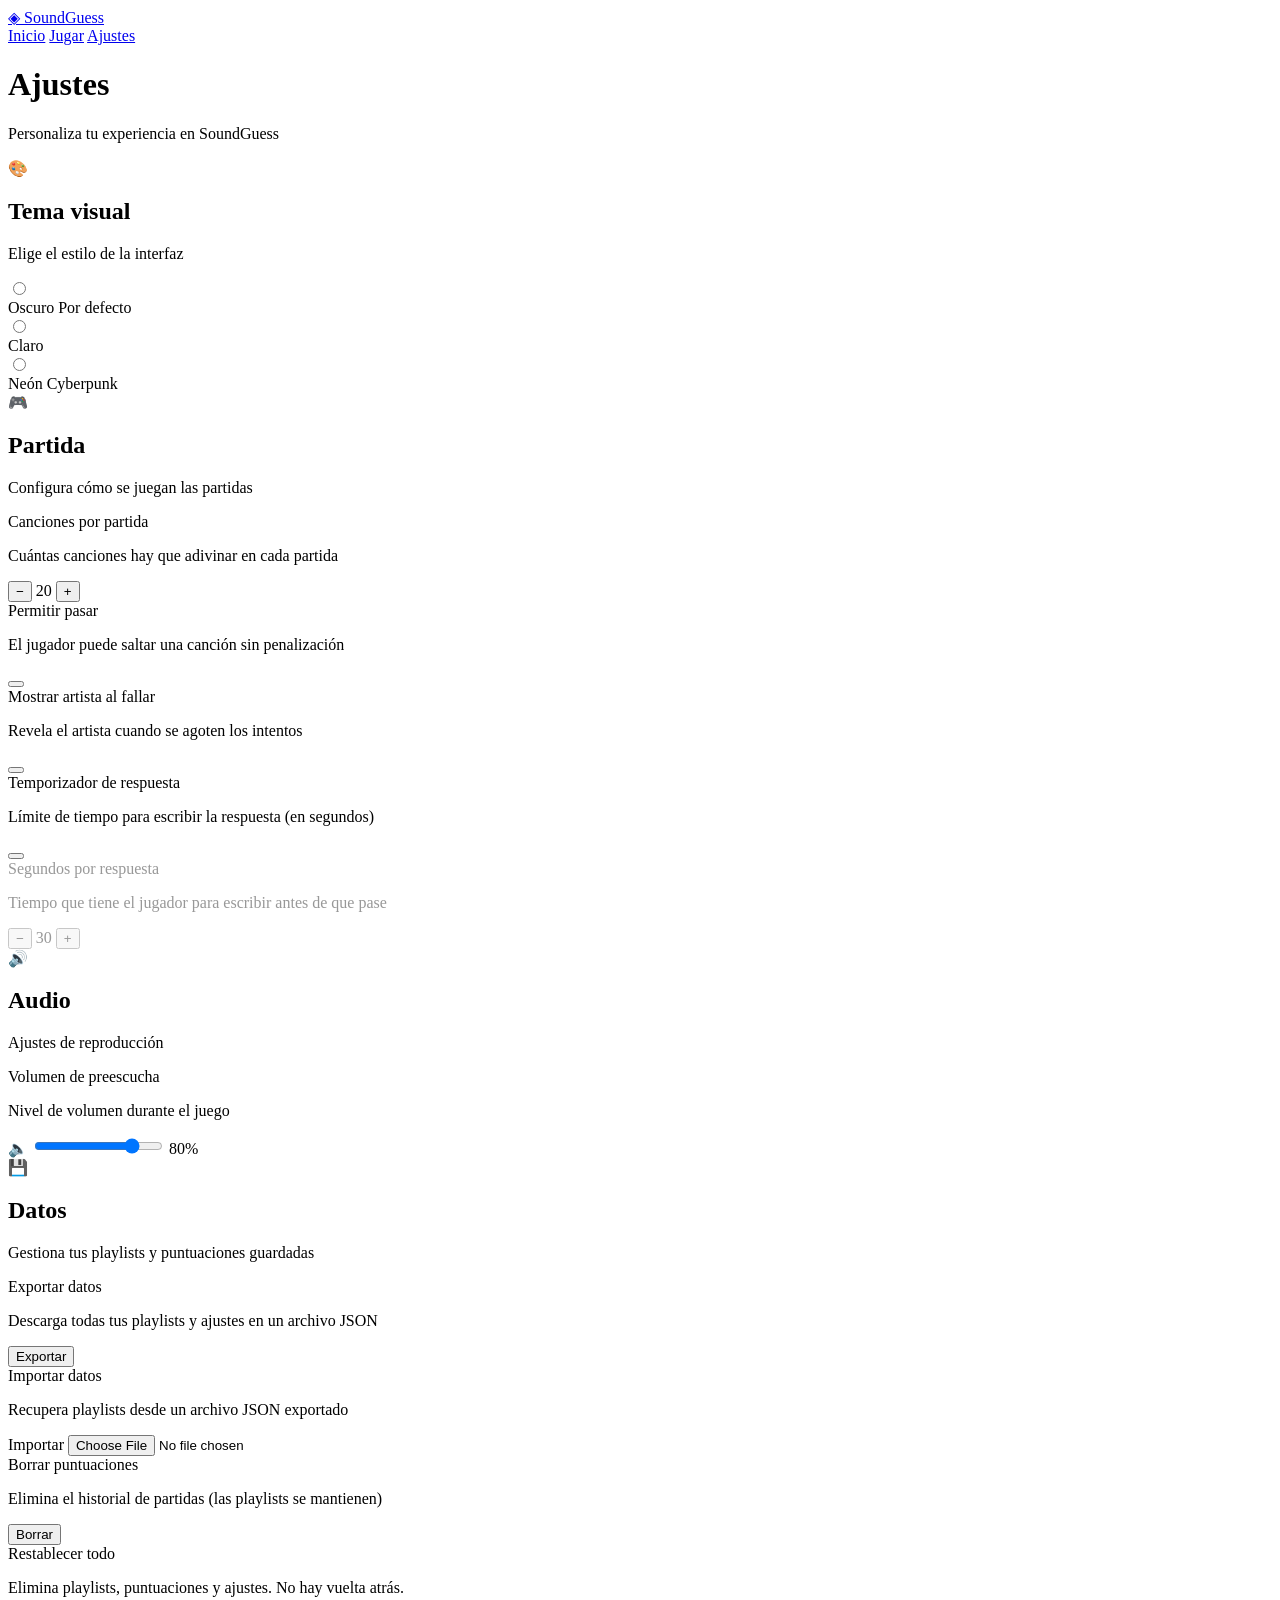
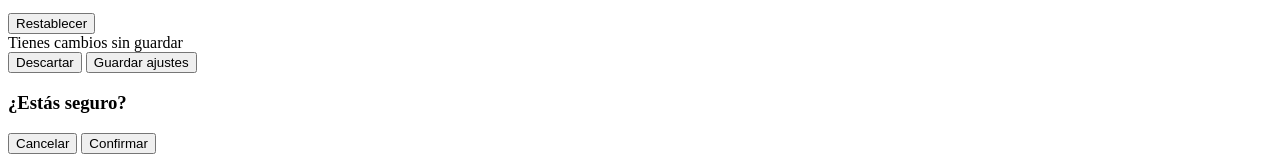
==== config.html @ 59f6b15a "feat: html creados" ====
<!DOCTYPE html>
<html lang="es">
<head>
  <meta charset="UTF-8" />
  <meta name="viewport" content="width=device-width, initial-scale=1.0" />
  <title>SoundGuess – Ajustes</title>
  <link rel="stylesheet" href="css/theme.css" />
  <link rel="stylesheet" href="css/config.css" />
  <link rel="preconnect" href="https://fonts.googleapis.com" />
  <link href="https://fonts.googleapis.com/css2?family=Space+Grotesk:wght@400;500;600;700&family=Inter:wght@300;400;500&display=swap" rel="stylesheet" />
</head>
<body>

  <!-- NAV -->
  <nav class="navbar">
    <a href="index.html" class="nav-brand">
      <span class="brand-icon">◈</span>
      <span class="brand-name">SoundGuess</span>
    </a>
    <div class="nav-links">
      <a href="index.html" class="nav-link">Inicio</a>
      <a href="game.html" class="nav-link">Jugar</a>
      <a href="config.html" class="nav-link active">Ajustes</a>
    </div>
  </nav>

  <main class="config-main">
    <div class="config-header">
      <h1 class="config-title">Ajustes</h1>
      <p class="config-sub">Personaliza tu experiencia en SoundGuess</p>
    </div>

    <div class="config-sections">

      <!-- SECTION: Theme -->
      <section class="config-section">
        <div class="section-label">
          <span class="section-icon">🎨</span>
          <div>
            <h2 class="section-title">Tema visual</h2>
            <p class="section-desc">Elige el estilo de la interfaz</p>
          </div>
        </div>

        <div class="theme-cards" id="themeCards" role="radiogroup" aria-label="Seleccionar tema">

          <label class="theme-card" data-theme="dark">
            <input type="radio" name="theme" value="dark" class="sr-only" />
            <div class="theme-preview theme-preview-dark">
              <div class="tp-bar"></div>
              <div class="tp-block"></div>
              <div class="tp-block tp-short"></div>
            </div>
            <div class="theme-card-info">
              <span class="theme-name">Oscuro</span>
              <span class="theme-badge">Por defecto</span>
            </div>
          </label>

          <label class="theme-card" data-theme="light">
            <input type="radio" name="theme" value="light" class="sr-only" />
            <div class="theme-preview theme-preview-light">
              <div class="tp-bar"></div>
              <div class="tp-block"></div>
              <div class="tp-block tp-short"></div>
            </div>
            <div class="theme-card-info">
              <span class="theme-name">Claro</span>
            </div>
          </label>

          <label class="theme-card" data-theme="neon">
            <input type="radio" name="theme" value="neon" class="sr-only" />
            <div class="theme-preview theme-preview-neon">
              <div class="tp-bar"></div>
              <div class="tp-block"></div>
              <div class="tp-block tp-short"></div>
            </div>
            <div class="theme-card-info">
              <span class="theme-name">Neón</span>
              <span class="theme-badge neon">Cyberpunk</span>
            </div>
          </label>

        </div>
      </section>

      <!-- DIVIDER -->
      <div class="section-divider"></div>

      <!-- SECTION: Game -->
      <section class="config-section">
        <div class="section-label">
          <span class="section-icon">🎮</span>
          <div>
            <h2 class="section-title">Partida</h2>
            <p class="section-desc">Configura cómo se juegan las partidas</p>
          </div>
        </div>

        <div class="config-options">

          <div class="config-row">
            <div class="config-row-info">
              <label class="config-row-title" for="songsPerGame">Canciones por partida</label>
              <p class="config-row-desc">Cuántas canciones hay que adivinar en cada partida</p>
            </div>
            <div class="config-row-control">
              <button class="stepper-btn" id="songsDecBtn" aria-label="Reducir">−</button>
              <span class="stepper-val" id="songsPerGameVal">20</span>
              <button class="stepper-btn" id="songsIncBtn" aria-label="Aumentar">+</button>
              <input type="hidden" id="songsPerGame" value="20" min="5" max="50" />
            </div>
          </div>

          <div class="config-row">
            <div class="config-row-info">
              <label class="config-row-title" for="skipEnabled">Permitir pasar</label>
              <p class="config-row-desc">El jugador puede saltar una canción sin penalización</p>
            </div>
            <div class="config-row-control">
              <button
                class="toggle-btn"
                id="skipEnabled"
                role="switch"
                aria-checked="true"
                data-key="skipEnabled"
              >
                <span class="toggle-thumb"></span>
              </button>
            </div>
          </div>

          <div class="config-row">
            <div class="config-row-info">
              <label class="config-row-title" for="showArtist">Mostrar artista al fallar</label>
              <p class="config-row-desc">Revela el artista cuando se agoten los intentos</p>
            </div>
            <div class="config-row-control">
              <button
                class="toggle-btn"
                id="showArtist"
                role="switch"
                aria-checked="true"
                data-key="showArtist"
              >
                <span class="toggle-thumb"></span>
              </button>
            </div>
          </div>

          <div class="config-row">
            <div class="config-row-info">
              <label class="config-row-title" for="timerEnabled">Temporizador de respuesta</label>
              <p class="config-row-desc">Límite de tiempo para escribir la respuesta (en segundos)</p>
            </div>
            <div class="config-row-control">
              <button
                class="toggle-btn"
                id="timerEnabled"
                role="switch"
                aria-checked="false"
                data-key="timerEnabled"
              >
                <span class="toggle-thumb"></span>
              </button>
            </div>
          </div>

          <div class="config-row" id="timerSecondsRow" style="opacity:0.4; pointer-events:none;">
            <div class="config-row-info">
              <label class="config-row-title" for="timerSeconds">Segundos por respuesta</label>
              <p class="config-row-desc">Tiempo que tiene el jugador para escribir antes de que pase</p>
            </div>
            <div class="config-row-control">
              <button class="stepper-btn" id="timerDecBtn" aria-label="Reducir">−</button>
              <span class="stepper-val" id="timerSecondsVal">30</span>
              <button class="stepper-btn" id="timerIncBtn" aria-label="Aumentar">+</button>
              <input type="hidden" id="timerSeconds" value="30" min="10" max="120" />
            </div>
          </div>

        </div>
      </section>

      <!-- DIVIDER -->
      <div class="section-divider"></div>

      <!-- SECTION: Audio -->
      <section class="config-section">
        <div class="section-label">
          <span class="section-icon">🔊</span>
          <div>
            <h2 class="section-title">Audio</h2>
            <p class="section-desc">Ajustes de reproducción</p>
          </div>
        </div>

        <div class="config-options">
          <div class="config-row">
            <div class="config-row-info">
              <label class="config-row-title" for="volumeSlider">Volumen de preescucha</label>
              <p class="config-row-desc">Nivel de volumen durante el juego</p>
            </div>
            <div class="config-row-control wide-control">
              <span class="volume-icon">🔈</span>
              <input type="range" id="volumeSlider" class="slider" min="0" max="100" value="80" />
              <span class="volume-label" id="volumeLabel">80%</span>
            </div>
          </div>
        </div>
      </section>

      <!-- DIVIDER -->
      <div class="section-divider"></div>

      <!-- SECTION: Data -->
      <section class="config-section">
        <div class="section-label">
          <span class="section-icon">💾</span>
          <div>
            <h2 class="section-title">Datos</h2>
            <p class="section-desc">Gestiona tus playlists y puntuaciones guardadas</p>
          </div>
        </div>

        <div class="config-options">
          <div class="config-row">
            <div class="config-row-info">
              <span class="config-row-title">Exportar datos</span>
              <p class="config-row-desc">Descarga todas tus playlists y ajustes en un archivo JSON</p>
            </div>
            <div class="config-row-control">
              <button id="exportDataBtn" class="btn btn-ghost">Exportar</button>
            </div>
          </div>

          <div class="config-row">
            <div class="config-row-info">
              <span class="config-row-title">Importar datos</span>
              <p class="config-row-desc">Recupera playlists desde un archivo JSON exportado</p>
            </div>
            <div class="config-row-control">
              <label class="btn btn-ghost" for="importDataInput" style="cursor:pointer;">Importar</label>
              <input type="file" id="importDataInput" accept=".json" class="sr-only" />
            </div>
          </div>

          <div class="config-row">
            <div class="config-row-info">
              <span class="config-row-title">Borrar puntuaciones</span>
              <p class="config-row-desc">Elimina el historial de partidas (las playlists se mantienen)</p>
            </div>
            <div class="config-row-control">
              <button id="clearScoresBtn" class="btn btn-danger">Borrar</button>
            </div>
          </div>

          <div class="config-row">
            <div class="config-row-info">
              <span class="config-row-title">Restablecer todo</span>
              <p class="config-row-desc">Elimina playlists, puntuaciones y ajustes. No hay vuelta atrás.</p>
            </div>
            <div class="config-row-control">
              <button id="resetAllBtn" class="btn btn-danger">Restablecer</button>
            </div>
          </div>
        </div>
      </section>

    </div>

    <!-- Save bar -->
    <div class="save-bar" id="saveBar">
      <span class="save-msg">Tienes cambios sin guardar</span>
      <div class="save-actions">
        <button id="discardBtn" class="btn btn-ghost">Descartar</button>
        <button id="saveBtn" class="btn btn-primary">Guardar ajustes</button>
      </div>
    </div>

  </main>

  <!-- TOAST -->
  <div id="toast" class="toast hidden" aria-live="polite"></div>

  <!-- CONFIRM MODAL -->
  <div id="modalConfirm" class="modal-overlay hidden" role="dialog" aria-modal="true">
    <div class="modal">
      <div class="modal-header">
        <h3 id="confirmTitle" class="modal-title">¿Estás seguro?</h3>
      </div>
      <div class="modal-body">
        <p id="confirmMsg" class="modal-text"></p>
      </div>
      <div class="modal-footer">
        <button id="confirmCancel" class="btn btn-ghost">Cancelar</button>
        <button id="confirmOk" class="btn btn-danger">Confirmar</button>
      </div>
    </div>
  </div>

  <script src="js/storage.js"></script>
  <script src="js/config.js"></script>
</body>
</html>
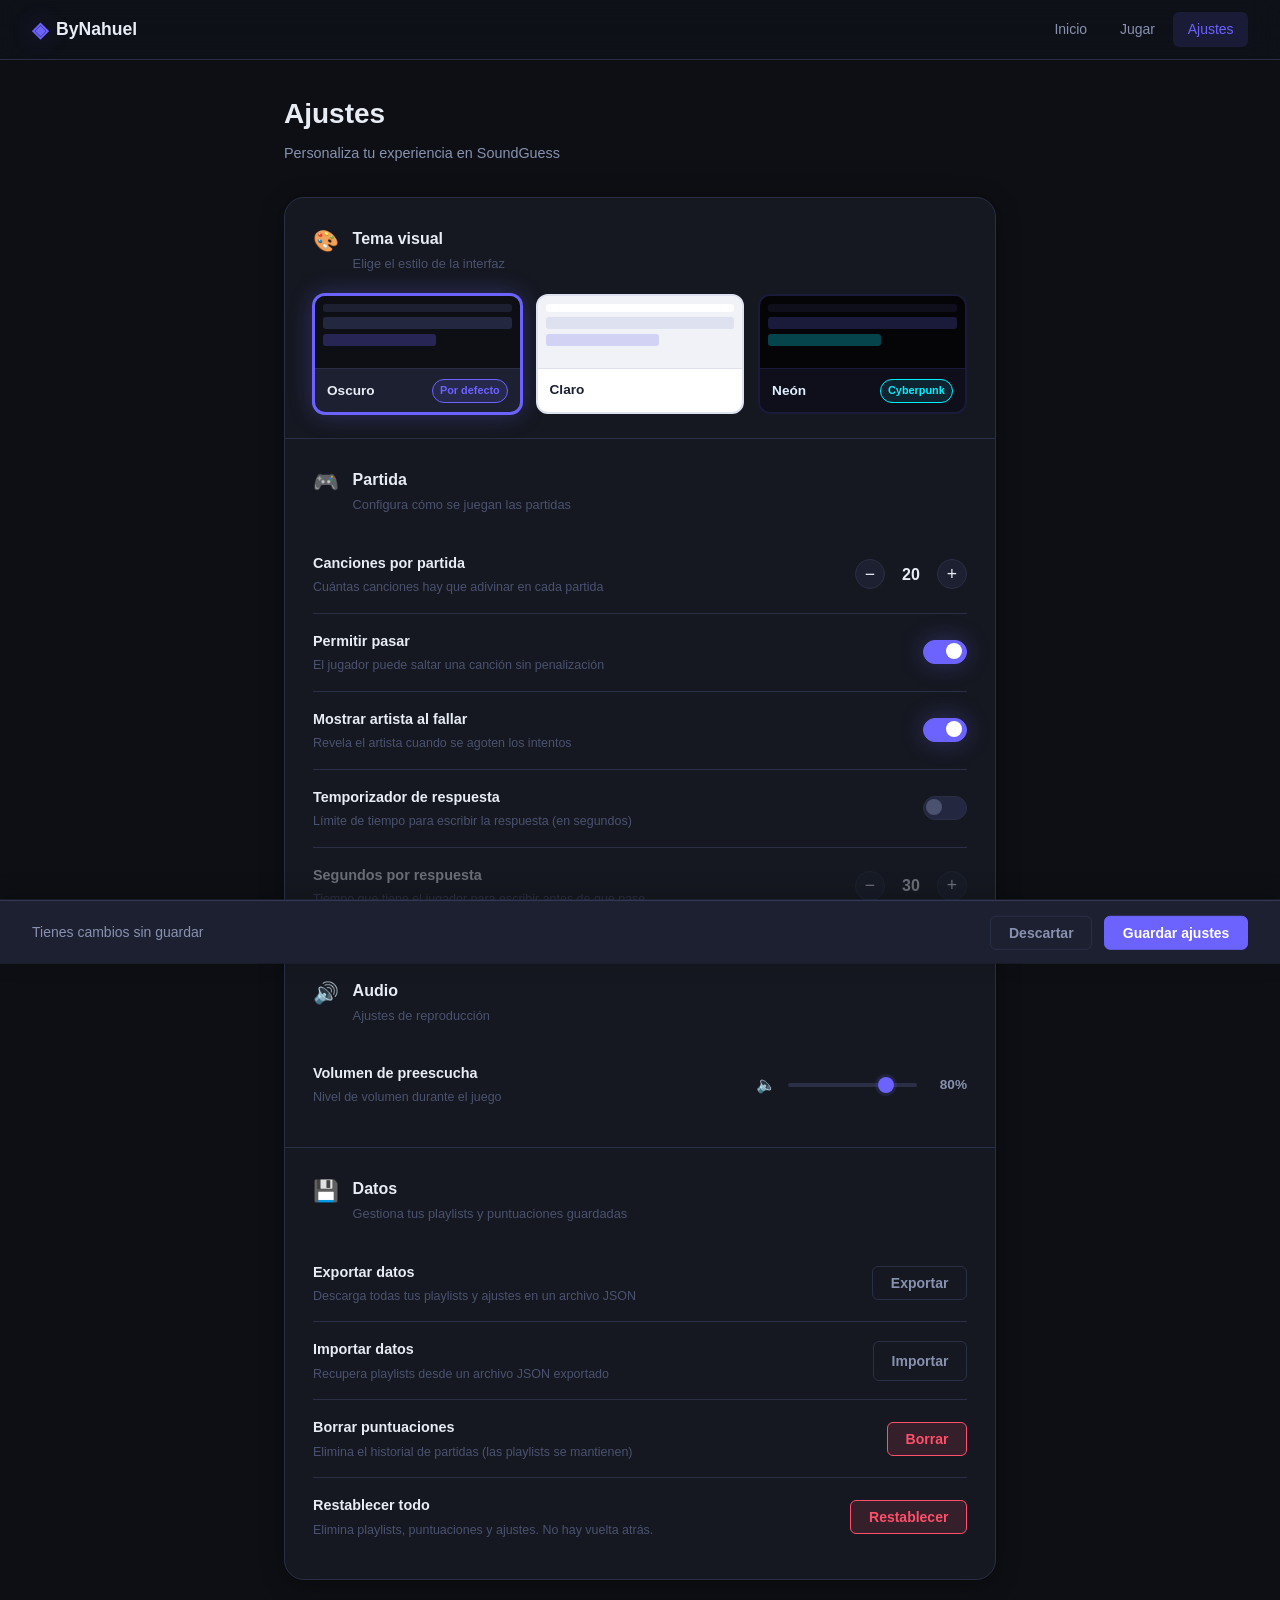
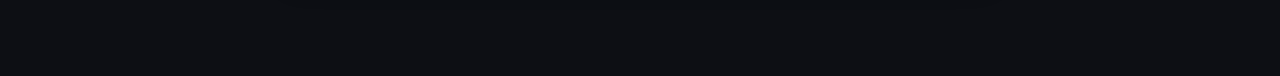
==== commit 3f1964f7: "feat: arreglos visuales y capacidad de cargar una partida incabada al refrescar" ====
--- a/config.html
+++ b/config.html
@@ -3,7 +3,7 @@
 <head>
   <meta charset="UTF-8" />
   <meta name="viewport" content="width=device-width, initial-scale=1.0" />
-  <title>SoundGuess – Ajustes</title>
+  <title>ByNahuel – Ajustes</title>
   <link rel="stylesheet" href="css/theme.css" />
   <link rel="stylesheet" href="css/config.css" />
   <link rel="preconnect" href="https://fonts.googleapis.com" />
@@ -15,7 +15,7 @@
   <nav class="navbar">
     <a href="index.html" class="nav-brand">
       <span class="brand-icon">◈</span>
-      <span class="brand-name">SoundGuess</span>
+      <span class="brand-name">ByNahuel</span>
     </a>
     <div class="nav-links">
       <a href="index.html" class="nav-link">Inicio</a>
--- a/css/theme.css
+++ b/css/theme.css
@@ -0,0 +1,364 @@
+/* ═══════════════════════════════════════════════
+   theme.css  –  Variables de tema + estilos base
+   ═══════════════════════════════════════════════ */
+
+/* ── TEMA OSCURO (por defecto) ── */
+:root,
+[data-theme="dark"] {
+  --bg-base:        #0d0f14;
+  --bg-surface:     #151820;
+  --bg-elevated:    #1c2030;
+  --bg-hover:       #232840;
+
+  --border:         #2a2f45;
+  --border-strong:  #3a4060;
+
+  --text-primary:   #e8ecf5;
+  --text-secondary: #8892b0;
+  --text-muted:     #4a5270;
+
+  --accent:         #6c63ff;
+  --accent-hover:   #7c75ff;
+  --accent-dim:     #6c63ff22;
+  --accent-glow:    0 0 24px #6c63ff55;
+
+  --success:        #3ecf8e;
+  --success-dim:    #3ecf8e22;
+  --danger:         #ff4f6a;
+  --danger-dim:     #ff4f6a22;
+  --warning:        #f5a623;
+
+  --nav-bg:         #10121acc;
+  --nav-blur:       blur(16px);
+  --shadow-card:    0 4px 24px #00000055;
+  --shadow-modal:   0 16px 64px #00000088;
+
+  --radius-sm:  6px;
+  --radius-md:  12px;
+  --radius-lg:  20px;
+  --radius-xl:  28px;
+
+  --font-display: 'Space Grotesk', sans-serif;
+  --font-body:    'Inter', sans-serif;
+}
+
+/* ── TEMA CLARO ── */
+[data-theme="light"] {
+  --bg-base:        #f0f2f8;
+  --bg-surface:     #ffffff;
+  --bg-elevated:    #ffffff;
+  --bg-hover:       #eef0f8;
+
+  --border:         #dde1f0;
+  --border-strong:  #c5cbe8;
+
+  --text-primary:   #1a1e30;
+  --text-secondary: #5a607a;
+  --text-muted:     #9aa0b8;
+
+  --accent:         #5048e5;
+  --accent-hover:   #4038d0;
+  --accent-dim:     #5048e518;
+  --accent-glow:    0 0 20px #5048e530;
+
+  --success:        #1eac6e;
+  --success-dim:    #1eac6e18;
+  --danger:         #e83452;
+  --danger-dim:     #e8345218;
+  --warning:        #d9870a;
+
+  --nav-bg:         #ffffffcc;
+  --nav-blur:       blur(16px);
+  --shadow-card:    0 2px 16px #1a1e3018;
+  --shadow-modal:   0 12px 48px #1a1e3030;
+}
+
+/* ── TEMA NEÓN / CYBERPUNK ── */
+[data-theme="neon"] {
+  --bg-base:        #050508;
+  --bg-surface:     #0a0a12;
+  --bg-elevated:    #0f0f1c;
+  --bg-hover:       #14142a;
+
+  --border:         #1a1a3a;
+  --border-strong:  #2a2a5a;
+
+  --text-primary:   #e0f0ff;
+  --text-secondary: #7080a0;
+  --text-muted:     #303050;
+
+  --accent:         #00f0ff;
+  --accent-hover:   #40f8ff;
+  --accent-dim:     #00f0ff18;
+  --accent-glow:    0 0 32px #00f0ff55, 0 0 64px #00f0ff22;
+
+  --success:        #00ff88;
+  --success-dim:    #00ff8818;
+  --danger:         #ff0055;
+  --danger-dim:     #ff005518;
+  --warning:        #ffaa00;
+
+  --nav-bg:         #050508ee;
+  --nav-blur:       blur(20px);
+  --shadow-card:    0 4px 32px #00f0ff18, 0 0 0 1px #00f0ff15;
+  --shadow-modal:   0 16px 80px #00000099, 0 0 0 1px #00f0ff20;
+}
+
+/* ══════════════════════════════════════
+   RESET & BASE
+══════════════════════════════════════ */
+*, *::before, *::after { box-sizing: border-box; margin: 0; padding: 0; }
+
+html { scroll-behavior: smooth; }
+
+body {
+  font-family: var(--font-body);
+  background: var(--bg-base);
+  color: var(--text-primary);
+  min-height: 100vh;
+  line-height: 1.6;
+  transition: background 0.3s ease, color 0.3s ease;
+}
+
+img { display: block; max-width: 100%; }
+a   { color: inherit; text-decoration: none; }
+button { cursor: pointer; font-family: inherit; border: none; background: none; }
+input, textarea, select { font-family: inherit; }
+
+/* ══════════════════════════════════════
+   NAVBAR
+══════════════════════════════════════ */
+.navbar {
+  position: sticky;
+  top: 0;
+  z-index: 100;
+  display: flex;
+  align-items: center;
+  justify-content: space-between;
+  padding: 0 2rem;
+  height: 60px;
+  background: var(--nav-bg);
+  backdrop-filter: var(--nav-blur);
+  -webkit-backdrop-filter: var(--nav-blur);
+  border-bottom: 1px solid var(--border);
+  transition: background 0.3s ease;
+}
+
+.nav-brand {
+  display: flex;
+  align-items: center;
+  gap: 0.5rem;
+  font-family: var(--font-display);
+  font-weight: 700;
+  font-size: 1.1rem;
+  color: var(--text-primary);
+}
+
+.brand-icon {
+  font-size: 1.3rem;
+  color: var(--accent);
+  text-shadow: var(--accent-glow);
+}
+
+.nav-links { display: flex; gap: 0.25rem; }
+
+.nav-link {
+  padding: 0.4rem 0.9rem;
+  border-radius: var(--radius-sm);
+  font-size: 0.875rem;
+  font-weight: 500;
+  color: var(--text-secondary);
+  transition: color 0.2s, background 0.2s;
+}
+.nav-link:hover { color: var(--text-primary); background: var(--bg-hover); }
+.nav-link.active { color: var(--accent); background: var(--accent-dim); }
+
+/* ══════════════════════════════════════
+   BUTTONS
+══════════════════════════════════════ */
+.btn {
+  display: inline-flex;
+  align-items: center;
+  gap: 0.4rem;
+  padding: 0.5rem 1.1rem;
+  border-radius: var(--radius-sm);
+  font-family: var(--font-display);
+  font-size: 0.875rem;
+  font-weight: 600;
+  transition: all 0.2s ease;
+  white-space: nowrap;
+  border: 1px solid transparent;
+}
+
+.btn-primary { background: var(--accent); color: #fff; border-color: var(--accent); }
+.btn-primary:hover { background: var(--accent-hover); box-shadow: var(--accent-glow); transform: translateY(-1px); }
+
+.btn-accent { background: var(--accent-dim); color: var(--accent); border-color: var(--accent); }
+.btn-accent:hover { background: var(--accent); color: #fff; }
+
+.btn-ghost { background: transparent; color: var(--text-secondary); border-color: var(--border); }
+.btn-ghost:hover { background: var(--bg-hover); color: var(--text-primary); border-color: var(--border-strong); }
+
+.btn-danger { background: var(--danger-dim); color: var(--danger); border-color: var(--danger); }
+.btn-danger:hover { background: var(--danger); color: #fff; }
+
+.btn-large { padding: 0.75rem 1.75rem; font-size: 1rem; border-radius: var(--radius-md); }
+
+.btn:disabled { opacity: 0.4; cursor: not-allowed; transform: none !important; box-shadow: none !important; }
+
+/* ══════════════════════════════════════
+   FORM ELEMENTS
+══════════════════════════════════════ */
+.form-label {
+  display: block;
+  font-size: 0.8rem;
+  font-weight: 600;
+  color: var(--text-secondary);
+  text-transform: uppercase;
+  letter-spacing: 0.06em;
+  margin-bottom: 0.4rem;
+  margin-top: 1rem;
+}
+.form-label:first-child { margin-top: 0; }
+
+.form-input {
+  width: 100%;
+  padding: 0.6rem 0.9rem;
+  background: var(--bg-base);
+  border: 1px solid var(--border);
+  border-radius: var(--radius-sm);
+  color: var(--text-primary);
+  font-size: 0.95rem;
+  outline: none;
+  transition: border-color 0.2s, box-shadow 0.2s;
+}
+.form-input:focus { border-color: var(--accent); box-shadow: 0 0 0 3px var(--accent-dim); }
+.form-input::placeholder { color: var(--text-muted); }
+
+/* ══════════════════════════════════════
+   MODALS
+══════════════════════════════════════ */
+.modal-overlay {
+  position: fixed;
+  inset: 0;
+  z-index: 200;
+  background: #00000080;
+  backdrop-filter: blur(4px);
+  display: flex;
+  align-items: center;
+  justify-content: center;
+  padding: 1rem;
+  animation: fadeIn 0.2s ease;
+}
+.modal-overlay.hidden { display: none; }
+
+.modal {
+  background: var(--bg-elevated);
+  border: 1px solid var(--border-strong);
+  border-radius: var(--radius-lg);
+  box-shadow: var(--shadow-modal);
+  width: 100%;
+  max-width: 440px;
+  animation: slideUp 0.25s ease;
+  overflow: hidden;
+}
+.modal-wide { max-width: 600px; }
+
+.modal-header {
+  display: flex;
+  align-items: center;
+  justify-content: space-between;
+  padding: 1.25rem 1.5rem;
+  border-bottom: 1px solid var(--border);
+}
+
+.modal-title {
+  font-family: var(--font-display);
+  font-size: 1.1rem;
+  font-weight: 700;
+  color: var(--text-primary);
+}
+
+.modal-close {
+  width: 28px; height: 28px;
+  border-radius: 50%;
+  background: var(--bg-hover);
+  color: var(--text-secondary);
+  display: flex; align-items: center; justify-content: center;
+  font-size: 0.85rem;
+  transition: all 0.15s;
+}
+.modal-close:hover { background: var(--danger); color: #fff; }
+
+.modal-body { padding: 1.25rem 1.5rem; }
+.modal-text { color: var(--text-secondary); line-height: 1.6; }
+
+.modal-footer {
+  display: flex;
+  gap: 0.75rem;
+  justify-content: flex-end;
+  padding: 1rem 1.5rem;
+  border-top: 1px solid var(--border);
+  background: var(--bg-surface);
+}
+
+/* ══════════════════════════════════════
+   TOAST
+══════════════════════════════════════ */
+.toast {
+  position: fixed;
+  bottom: 1.5rem;
+  left: 50%;
+  transform: translateX(-50%);
+  z-index: 999;
+  padding: 0.65rem 1.25rem;
+  background: var(--bg-elevated);
+  border: 1px solid var(--border-strong);
+  border-radius: var(--radius-md);
+  box-shadow: var(--shadow-modal);
+  font-size: 0.875rem;
+  font-weight: 500;
+  color: var(--text-primary);
+  white-space: nowrap;
+  animation: toastIn 0.25s ease;
+}
+.toast.hidden { display: none; }
+.toast.success { border-color: var(--success); color: var(--success); }
+.toast.error   { border-color: var(--danger);  color: var(--danger);  }
+
+/* ══════════════════════════════════════
+   EMPTY STATE
+══════════════════════════════════════ */
+.empty-state {
+  display: flex;
+  flex-direction: column;
+  align-items: center;
+  gap: 0.75rem;
+  padding: 3rem 1rem;
+  color: var(--text-muted);
+  text-align: center;
+  font-size: 0.9rem;
+  line-height: 1.6;
+}
+.empty-icon { font-size: 2.5rem; opacity: 0.6; }
+
+/* ══════════════════════════════════════
+   UTILITY
+══════════════════════════════════════ */
+.hidden { display: none !important; }
+.sr-only {
+  position: absolute;
+  width: 1px; height: 1px;
+  padding: 0; margin: -1px;
+  overflow: hidden; clip: rect(0,0,0,0);
+  white-space: nowrap; border: 0;
+}
+
+/* ══════════════════════════════════════
+   KEYFRAMES
+══════════════════════════════════════ */
+@keyframes fadeIn  { from { opacity: 0; } to { opacity: 1; } }
+@keyframes slideUp { from { opacity: 0; transform: translateY(20px); } to { opacity: 1; transform: translateY(0); } }
+@keyframes toastIn { from { opacity: 0; transform: translateX(-50%) translateY(12px); } to { opacity: 1; transform: translateX(-50%) translateY(0); } }
+@keyframes pulse   { 0%,100% { opacity: 1; } 50% { opacity: 0.5; } }
+@keyframes spin    { to { transform: rotate(360deg); } }
--- a/css/config.css
+++ b/css/config.css
@@ -0,0 +1,350 @@
+/* ═══════════════════════════════════════════════
+   config.css  –  Página de ajustes
+   ═══════════════════════════════════════════════ */
+
+.config-main {
+  max-width: 760px;
+  margin: 0 auto;
+  padding: 2rem 1.5rem 6rem;
+}
+
+.config-header {
+  margin-bottom: 2rem;
+}
+
+.config-title {
+  font-family: var(--font-display);
+  font-size: 1.75rem;
+  font-weight: 700;
+  color: var(--text-primary);
+}
+
+.config-sub {
+  font-size: 0.9rem;
+  color: var(--text-secondary);
+  margin-top: 0.3rem;
+}
+
+/* ── Sections container ── */
+.config-sections {
+  background: var(--bg-surface);
+  border: 1px solid var(--border);
+  border-radius: var(--radius-lg);
+  overflow: hidden;
+  box-shadow: var(--shadow-card);
+}
+
+/* ── Section ── */
+.config-section {
+  padding: 1.75rem 1.75rem 1.5rem;
+}
+
+.section-label {
+  display: flex;
+  align-items: flex-start;
+  gap: 0.85rem;
+  margin-bottom: 1.25rem;
+}
+
+.section-icon { font-size: 1.3rem; flex-shrink: 0; line-height: 1.4; }
+
+.section-title {
+  font-family: var(--font-display);
+  font-size: 1rem;
+  font-weight: 700;
+  color: var(--text-primary);
+  margin-bottom: 0.15rem;
+}
+
+.section-desc {
+  font-size: 0.8rem;
+  color: var(--text-muted);
+}
+
+.section-divider {
+  height: 1px;
+  background: var(--border);
+}
+
+/* ══════════════════════════════════════
+   THEME CARDS
+══════════════════════════════════════ */
+.theme-cards {
+  display: grid;
+  grid-template-columns: repeat(3, 1fr);
+  gap: 0.85rem;
+}
+
+.theme-card {
+  border: 2px solid var(--border);
+  border-radius: var(--radius-md);
+  overflow: hidden;
+  cursor: pointer;
+  transition: border-color 0.2s, box-shadow 0.2s, transform 0.15s;
+  background: var(--bg-elevated);
+}
+
+.theme-card:hover {
+  border-color: var(--border-strong);
+  transform: translateY(-2px);
+}
+
+.theme-card.selected {
+  border-color: var(--accent);
+  box-shadow: 0 0 0 1px var(--accent), var(--accent-glow);
+}
+
+/* ── Theme preview miniatures ── */
+.theme-preview {
+  height: 72px;
+  padding: 8px;
+  display: flex;
+  flex-direction: column;
+  gap: 5px;
+}
+
+.theme-preview-dark  { background: #0d0f14; }
+.theme-preview-light { background: #f0f2f8; }
+.theme-preview-neon  { background: #050508; }
+
+.tp-bar {
+  height: 8px;
+  border-radius: 3px;
+  width: 100%;
+}
+.theme-preview-dark  .tp-bar { background: #1c2030; }
+.theme-preview-light .tp-bar { background: #ffffff; }
+.theme-preview-neon  .tp-bar { background: #0f0f1c; }
+
+.tp-block {
+  height: 12px;
+  border-radius: 3px;
+  width: 100%;
+}
+.theme-preview-dark  .tp-block { background: #232840; }
+.theme-preview-light .tp-block { background: #dde1f0; }
+.theme-preview-neon  .tp-block { background: #1a1a3a; }
+
+.tp-short { width: 60%; }
+
+.theme-preview-dark  .tp-short { background: #6c63ff44; }
+.theme-preview-light .tp-short { background: #5048e530; }
+.theme-preview-neon  .tp-short { background: #00f0ff44; }
+
+.theme-card-info {
+  display: flex;
+  align-items: center;
+  justify-content: space-between;
+  padding: 0.6rem 0.75rem;
+  border-top: 1px solid var(--border);
+}
+
+.theme-name {
+  font-family: var(--font-display);
+  font-size: 0.85rem;
+  font-weight: 600;
+  color: var(--text-primary);
+}
+
+.theme-badge {
+  font-size: 0.68rem;
+  font-weight: 600;
+  padding: 0.15rem 0.45rem;
+  border-radius: 99px;
+  background: var(--accent-dim);
+  color: var(--accent);
+  border: 1px solid var(--accent);
+}
+.theme-badge.neon { background: #00f0ff18; color: #00f0ff; border-color: #00f0ff; }
+
+/* ══════════════════════════════════════
+   CONFIG OPTIONS / ROWS
+══════════════════════════════════════ */
+.config-options {
+  display: flex;
+  flex-direction: column;
+  gap: 0;
+}
+
+.config-row {
+  display: flex;
+  align-items: center;
+  justify-content: space-between;
+  gap: 1.5rem;
+  padding: 1rem 0;
+  border-bottom: 1px solid var(--border);
+  transition: opacity 0.2s;
+}
+.config-row:last-child { border-bottom: none; }
+
+.config-row-info { flex: 1; min-width: 0; }
+
+.config-row-title {
+  font-size: 0.9rem;
+  font-weight: 600;
+  color: var(--text-primary);
+  display: block;
+  margin-bottom: 0.2rem;
+}
+
+.config-row-desc {
+  font-size: 0.78rem;
+  color: var(--text-muted);
+  line-height: 1.5;
+}
+
+.config-row-control {
+  display: flex;
+  align-items: center;
+  gap: 0.5rem;
+  flex-shrink: 0;
+}
+
+.wide-control { gap: 0.75rem; min-width: 200px; }
+
+/* ══════════════════════════════════════
+   STEPPER
+══════════════════════════════════════ */
+.stepper-btn {
+  width: 30px; height: 30px;
+  border-radius: 50%;
+  background: var(--bg-elevated);
+  border: 1px solid var(--border);
+  color: var(--text-primary);
+  font-size: 1.1rem;
+  display: flex; align-items: center; justify-content: center;
+  transition: all 0.15s;
+  line-height: 1;
+}
+.stepper-btn:hover {
+  background: var(--accent);
+  color: #fff;
+  border-color: var(--accent);
+}
+
+.stepper-val {
+  font-family: var(--font-display);
+  font-size: 1rem;
+  font-weight: 700;
+  color: var(--text-primary);
+  min-width: 36px;
+  text-align: center;
+}
+
+/* ══════════════════════════════════════
+   TOGGLE SWITCH
+══════════════════════════════════════ */
+.toggle-btn {
+  width: 44px;
+  height: 24px;
+  border-radius: 99px;
+  background: var(--bg-hover);
+  border: 1.5px solid var(--border);
+  position: relative;
+  transition: background 0.25s, border-color 0.25s, box-shadow 0.25s;
+  flex-shrink: 0;
+}
+
+.toggle-btn[aria-checked="true"] {
+  background: var(--accent);
+  border-color: var(--accent);
+  box-shadow: var(--accent-glow);
+}
+
+.toggle-thumb {
+  position: absolute;
+  top: 2px;
+  left: 2px;
+  width: 16px;
+  height: 16px;
+  border-radius: 50%;
+  background: var(--text-muted);
+  transition: transform 0.25s cubic-bezier(0.4, 0, 0.2, 1), background 0.25s;
+}
+
+.toggle-btn[aria-checked="true"] .toggle-thumb {
+  transform: translateX(20px);
+  background: #fff;
+}
+
+/* ══════════════════════════════════════
+   VOLUME SLIDER
+══════════════════════════════════════ */
+.volume-icon { font-size: 1rem; color: var(--text-secondary); }
+.volume-label {
+  font-family: var(--font-display);
+  font-size: 0.85rem;
+  font-weight: 600;
+  color: var(--text-secondary);
+  min-width: 38px;
+  text-align: right;
+}
+
+.slider {
+  -webkit-appearance: none;
+  appearance: none;
+  flex: 1;
+  height: 4px;
+  border-radius: 99px;
+  background: var(--border);
+  outline: none;
+  cursor: pointer;
+  transition: background 0.2s;
+}
+.slider::-webkit-slider-thumb {
+  -webkit-appearance: none;
+  appearance: none;
+  width: 16px; height: 16px;
+  border-radius: 50%;
+  background: var(--accent);
+  cursor: pointer;
+  box-shadow: 0 0 0 3px var(--accent-dim);
+  transition: box-shadow 0.2s;
+}
+.slider::-webkit-slider-thumb:hover { box-shadow: 0 0 0 5px var(--accent-dim); }
+.slider::-moz-range-thumb {
+  width: 16px; height: 16px;
+  border-radius: 50%;
+  background: var(--accent);
+  cursor: pointer;
+  border: none;
+}
+
+/* ══════════════════════════════════════
+   SAVE BAR
+══════════════════════════════════════ */
+.save-bar {
+  position: fixed;
+  bottom: 0;
+  left: 0;
+  right: 0;
+  z-index: 50;
+  display: flex;
+  align-items: center;
+  justify-content: space-between;
+  padding: 0.9rem 2rem;
+  background: var(--bg-elevated);
+  border-top: 1px solid var(--border-strong);
+  box-shadow: 0 -4px 24px #00000030;
+  transform: translateY(100%);
+  transition: transform 0.3s cubic-bezier(0.4, 0, 0.2, 1);
+}
+.save-bar.visible { transform: translateY(0); }
+
+.save-msg {
+  font-size: 0.875rem;
+  color: var(--text-secondary);
+}
+
+.save-actions { display: flex; gap: 0.75rem; }
+
+/* ══════════════════════════════════════
+   RESPONSIVE
+══════════════════════════════════════ */
+@media (max-width: 600px) {
+  .config-main { padding: 1rem 1rem 5rem; }
+  .theme-cards { grid-template-columns: 1fr; }
+  .config-row { flex-direction: column; align-items: flex-start; gap: 0.75rem; }
+  .wide-control { min-width: unset; width: 100%; }
+  .save-bar { flex-direction: column; gap: 0.75rem; text-align: center; }
+}
